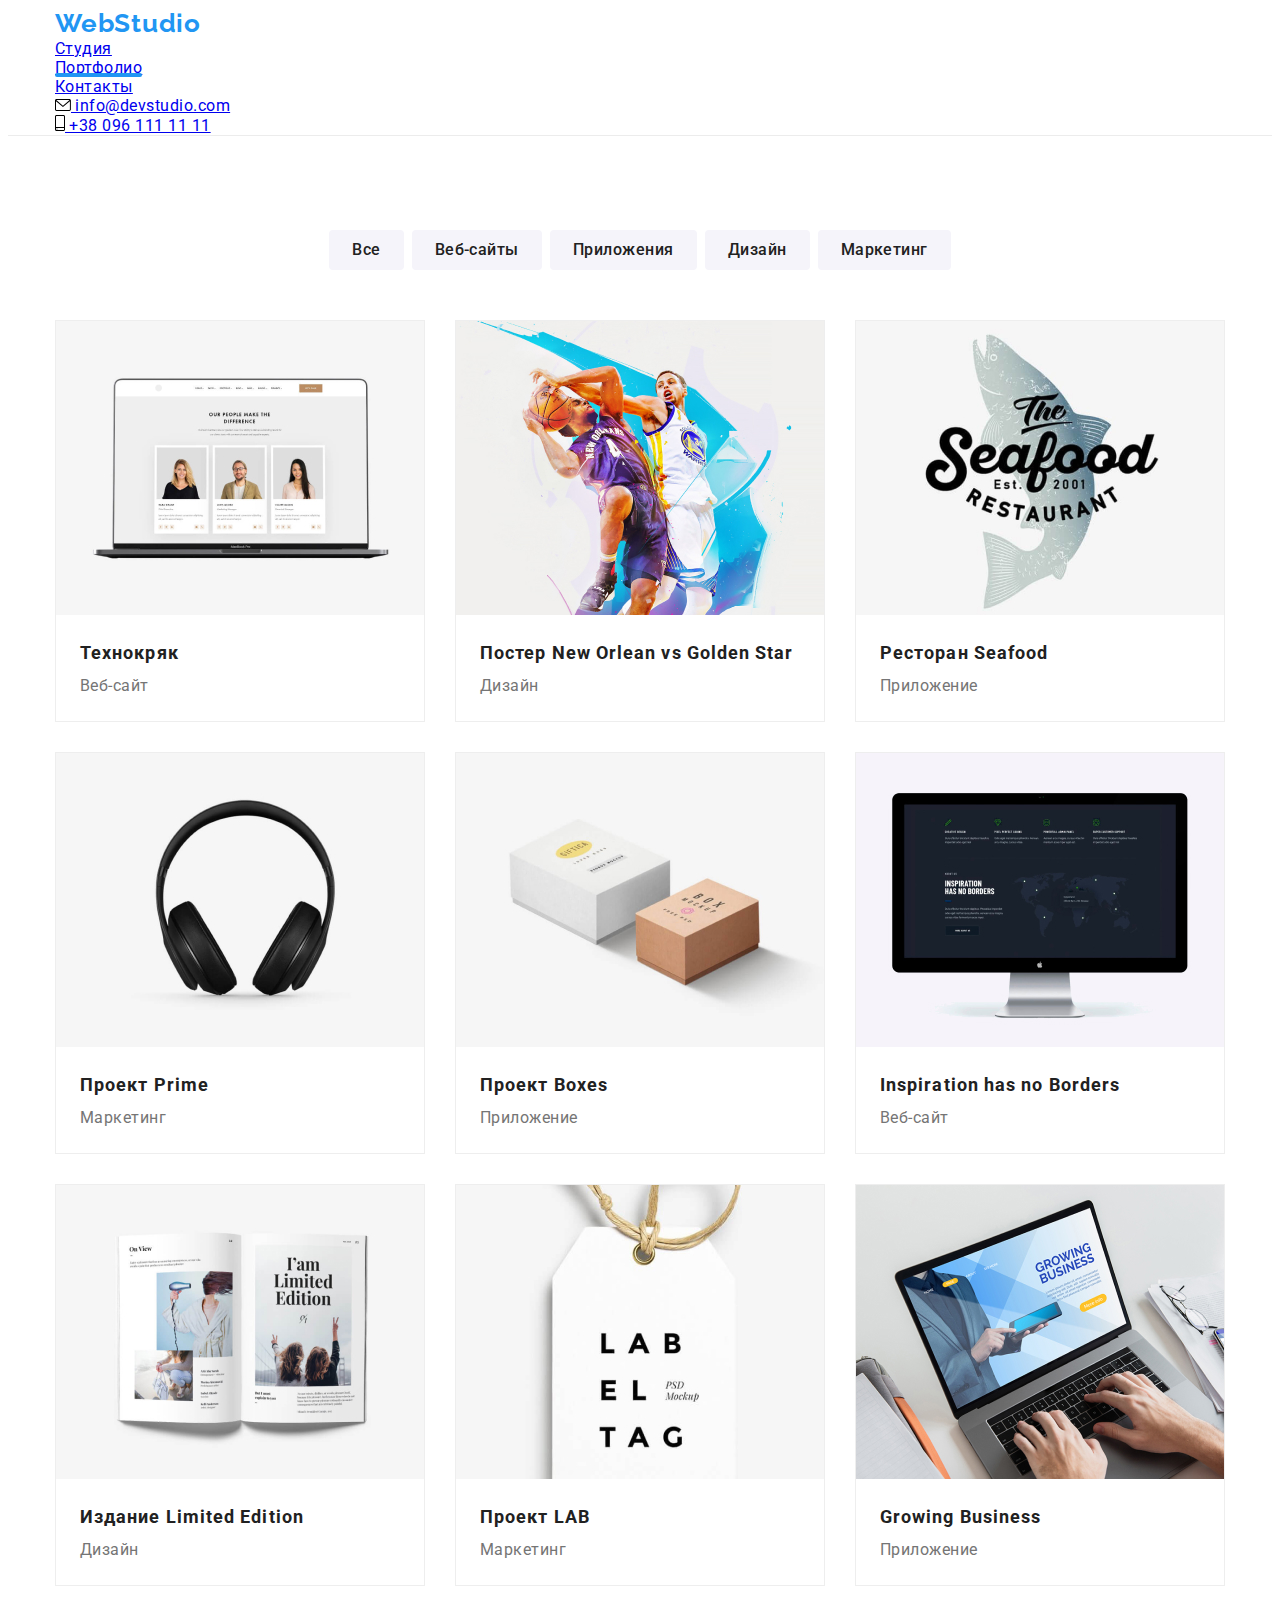
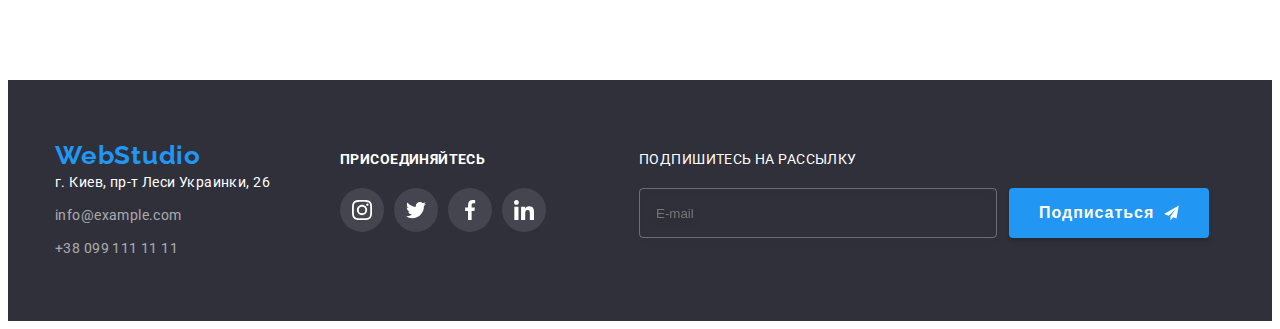
==== portfolio.html @ a92fa94d "БЕМ" ====
<!DOCTYPE html>
<html lang="ru">
  <head>
    <meta charset="UTF-8" />
    <meta http-equiv="X-UA-Compatible" content="IE=edge" />
    <meta name="viewport" content="width=device-width, initial-scale=1.0" />
    <title>Document</title>
    <link rel="stylesheet" href="./css/styles.css" />
    <link
      href="https://fonts.googleapis.com/css2?family=Raleway:wght@700&family=Roboto:wght@400;500;700;900&display=swap"
      rel="stylesheet"
    />
  </head>
  <body>
    <!--header-->
    <header class="border">
      <div class="container header-div">
        <a href="./index.html" class="logo"
          >Web<span class="logo-accent">Studio</span>
        </a>
        <nav class="header-nav">
          <ul class="site-nav list">
            <li class="site-nav-item">
              <a href="./index.html" class="link-nav">Студия</a>
            </li>
            <li class="site-nav-item">
              <a href="./portfolio.html" class="link-nav current">Портфолио</a>
            </li>
            <li class="site-nav-item">
              <a href="/" class="link-nav">Контакты</a>
            </li>
          </ul>
        </nav>

        <ul class="site-nav list adress-nav">
          <li class="site-nav-item">
            <a href="mailto:info@devstudio.com" class="link-nav">
              <svg class="svg-nav" width="16" height="12">
                <use href="./images/symbol-defs.svg#icon-envelope"></use>
              </svg>
              info@devstudio.com</a
            >
          </li>
          <li class="site-nav-item">
            <a href="tel:+380961111111" class="link-nav">
              <svg class="svg-nav" width="10" height="16">
                <use href="./images/symbol-defs.svg#icon-smartphone"></use>
              </svg>
              +38 096 111 11 11</a
            >
          </li>
        </ul>
      </div>
    </header>

    <!--main-->
    <main>
      <section class="portfolio">
        <h1 class="visually-hidden">Портфолио</h1>
        <div class="container filter">
          <ul class="list filter-list">
            <li class="button-list">
              <button type="button" class="button-filter">Все</button>
            </li>
            <li class="button-list">
              <button type="button" class="button-filter">Веб-сайты</button>
            </li>
            <li class="button-list">
              <button type="button" class="button-filter">Приложения</button>
            </li>
            <li class="button-list">
              <button type="button" class="button-filter">Дизайн</button>
            </li>
            <li class="button-list">
              <button type="button" class="button-filter">Маркетинг</button>
            </li>
          </ul>
        </div>

        <div class="container">
          <ul class="portfolio-list list">
            <li class="portfolio-item">
              <div class="cards-portfolio">
                <img src="./images/tekhnokryak.jpg" alt="Технокряк" width="370" />
                <p class="descr-overlay">Ресурс предлагает комплексные предложения с разным уровнем функционала и сервисов. Все это
                  позволит посетителю получить
                  исчерпывающие сведения о компании или частном лице.</p>
              </div> 
              <div class="list-name">
                <h2 class="portfolio-title">Технокряк</h2>
                <p class="portfolio-name">Веб-сайт</p>
              </div>
              
            </li>
            <li class="portfolio-item">
              <div class="cards-portfolio">
                <img src="./images/poster.jpg" alt="Постер" width="370" />
                <p class="descr-overlay">Ресурс предлагает комплексные предложения с разным уровнем функционала и сервисов. Все это
                  позволит посетителю получить
                  исчерпывающие сведения о компании или частном лице.
                </p>
              </div>
              <div class="list-name">
                <h2 class="portfolio-title">
                  Постер New Orlean vs Golden Star
                </h2>
                <p class="portfolio-name">Дизайн</p>
              </div>
             
            </li>
            <li class="portfolio-item">
              <div class="cards-portfolio">
                <img src="./images/seafood.jpg" alt="Логотип ресторана" width="370" />
                <p class="descr-overlay">Ресурс предлагает комплексные предложения с разным уровнем функционала и сервисов. Все это
                  позволит посетителю получить
                  исчерпывающие сведения о компании или частном лице.
                </p>
              </div>
              <div class="list-name">
                <h2 class="portfolio-title">Ресторан Seafood</h2>
                <p class="portfolio-name">Приложение</p>
              </div>
             
            </li>
            <li class="portfolio-item">
              <div class="cards-portfolio">
                <img src="./images/headphone.jpg" alt="Навушники" width="370" />
                <p class="descr-overlay">Ресурс предлагает комплексные предложения с разным уровнем функционала и сервисов. Все это
                  позволит посетителю получить
                  исчерпывающие сведения о компании или частном лице.
                </p>
              </div>
              <div class="list-name">
                <h2 class="portfolio-title">Проект Prime</h2>
                <p class="portfolio-name">Маркетинг</p>
              </div>
             
            </li>
            <li class="portfolio-item">
              <div class="cards-portfolio">
                <img src="./images/boxes.jpg" alt="Коробки" width="370" />
                <p class="descr-overlay">Ресурс предлагает комплексные предложения с разным уровнем функционала и сервисов. Все это
                  позволит посетителю получить
                  исчерпывающие сведения о компании или частном лице.
                </p>
              </div>
              <div class="list-name">
                <h2 class="portfolio-title">Проект Boxes</h2>
                <p class="portfolio-name">Приложение</p>
              </div>
              
            </li>
            <li class="portfolio-item">
              <div class="cards-portfolio">
                <img src="./images/monitor.jpg" alt="Монітор" width="370" />
                <p class="descr-overlay">Ресурс предлагает комплексные предложения с разным уровнем функционала и сервисов. Все это
                  позволит посетителю получить
                  исчерпывающие сведения о компании или частном лице.
                </p>
              </div>
              <div class="list-name">
                <h2 class="portfolio-title">Inspiration has no Borders</h2>
                <p class="portfolio-name">Веб-сайт</p>
              </div>
            
            </li>
            <li class="portfolio-item">
              <div class="cards-portfolio">
                <img src="./images/edition.jpg" alt="Журнал" width="370" /> 
                <p class="descr-overlay">Ресурс предлагает комплексные предложения с разным уровнем функционала и сервисов. Все это
                  позволит посетителю получить
                  исчерпывающие сведения о компании или частном лице.
                </p>
              </div>
              <div class="list-name">
                <h2 class="portfolio-title">Издание Limited Edition</h2>
                <p class="portfolio-name">Дизайн</p>
              </div>
              
            </li>
            <li class="portfolio-item">
              <div class="cards-portfolio">
                <img src="./images/lab.jpg" alt="Проект ЛАБ" width="370" />
                <p class="descr-overlay">Ресурс предлагает комплексные предложения с разным уровнем функционала и сервисов. Все это
                  позволит посетителю получить
                  исчерпывающие сведения о компании или частном лице.
                </p>
              </div>
              <div class="list-name">
                <h2 class="portfolio-title">Проект LAB</h2>
                <p class="portfolio-name">Маркетинг</p>
              </div>
             
            </li>
            <li class="portfolio-item">
              <div class="cards-portfolio">
                <img src="./images/business.jpg" alt="Ноутбук" width="370" />
                <p class="descr-overlay">Ресурс предлагает комплексные предложения с разным уровнем функционала и сервисов. Все это
                  позволит посетителю получить
                  исчерпывающие сведения о компании или частном лице.</p>
              </div>
              <div class="list-name">
                <h2 class="portfolio-title">Growing Business</h2>
                <p class="portfolio-name">Приложение</p>
              </div>
            </li>
          </ul>
        </div>
      </section>
    </main>

    <!--footer-->
    <footer class="footer footer-main">
      <div class="container">
        <div class="adress-go">
          <a href="./index.html" class="logo footer-logo"
            >Web<span class="logo-accent-footer">Studio</span>
          </a>
          <address>
            <p class="footer-adress">г. Киев, пр-т Леси Украинки, 26</p>
            <a href="mailto:info@example.com" class="footer-link"
              >info@example.com</a
            >
            <a href="tel:+380991111111" class="footer-link">
              +38 099 111 11 11</a
            >
          </address>
        </div>
        <div class="links-go">
          <h2 class="footer-go">присоединяйтесь</h2>
          <ul class="footer-list list">
            <li class="footer-item">
              <a href="" class="footer-link-soc">
                <svg class="footer-svg" width="20" height="20">
                  <use
                    href="./images/symbol-defs.svg#icon-instagram-footer"
                  ></use>
                </svg>
              </a>
            </li>
            <li class="footer-item">
              <a href="" class="footer-link-soc">
                <svg class="footer-svg" width="20" height="20">
                  <use
                    href="./images/symbol-defs.svg#icon-twitter-footer"
                  ></use>
                </svg>
              </a>
            </li>
            <li class="footer-item">
              <a href="" class="footer-link-soc">
                <svg class="footer-svg" width="20" height="20">
                  <use
                    href="./images/symbol-defs.svg#icon-facebook-footer"
                  ></use>
                </svg>
              </a>
            </li>
            <li class="footer-item">
              <a href="" class="footer-link-soc">
                <svg class="footer-svg" width="20" height="20">
                  <use
                    href="./images/symbol-defs.svg#icon-linkedin-footer"
                  ></use>
                </svg>
              </a>
            </li>
          </ul>
        </div>
        <div class="footer-subskr">
          <form>
            <p class="subskr-tittle">
              Подпишитесь на рассылку
            </p>
            <div class="form-flex">
              <input class="subskr-input" type="email" placeholder="E-mail" name="email" required>
              <button class="subskr-button" type="submit">Подписаться
                <svg class="svg-send" width="24" height="24">
                  <use href="./images/symbol-defs2.svg#icon-icon-send"></use>
                </svg>
              </button>
            </div>
          </form>
        </div>
      </div>
    </footer>
    
  </body>
</html>
---- css/styles.css ----
:root {
  --color-text-tittle: #212121;
  --color-text-section: #757575;
  --color-main-bgd: #2f303a;
  --accent-color: #2196f3;
  --base-color: #ffffff;
  --time: cubic-bezier(0.4, 0, 0.2, 1);
}

* {
  box-sizing: border-box;
}

body {
  font-family: "Roboto", "Tahoma", sans-serif;
  letter-spacing: 0.03em;
  background-color: var(--base-color);
  color: var(--color-text-section);
}

.visually-hidden {
  position: absolute;
  white-space: nowrap;
  width: 1px;
  height: 1px;
  overflow: hidden;
  border: 0;
  padding: 0;
  clip: rect(0 0 0 0);
  clip-path: inset(50%);
  margin: -1px;
}

.container {
  width: 1200px;
  padding-left: 15px;
  padding-right: 15px;
  margin: 0 auto;
}

h1,
h2,
h3,
h4,
h5,
h6,
p,
ul {
  margin: 0;
}

.list {
  list-style: none;
  margin: 0;
  padding: 0;
}

a {
  cursor: pointer;
}

img {
  display: block;
}
/* ----------------------HEADER------------------------------ */
.logo {
  font-family: "Raleway", "Oleo Script", sans-serif;
  font-weight: 700;
  font-size: 26px;
  line-height: 1.19;
  letter-spacing: 0.03em;
  color: var(--accent-color);
  text-decoration: none;
}

.logo__accent {
  color: #000000;
}

/* .section-tittle {
  color: var(--color-text-tittle);
} */

.navigation__icon {
  margin-right: 10px;
  fill: currentColor;
}

.navigation__link {
 
  display: flex;
  align-items: center;
  padding-top: 32px;
  padding-bottom: 32px;
  color: var(--color-text-tittle);
  font-family: "Roboto", "Tahoma", sans-serif;
  font-weight: 500;
  font-size: 14px;
  line-height: 1.14;
  letter-spacing: 0.02em;
  text-decoration: none;
  transition: color 250ms var(--time), fill 250ms var(--time)

}

.navigation__adress .navigation__link {
  color: var(--color-text-section);
}

.navigation__link:hover,
.navigation__link:focus {
  color: var(--accent-color);
  fill: var(--accent-color);
}

.navigation .navigation__list {
  margin-left: 93px;
}

.navigation__list .navigation__link.current {
  color: var(--accent-color);
}
.current {
  position: relative;
}

.current::after {
  content: "";
  position: absolute;
  display: block;
  background-color: var(--accent-color);
  width: 100%;
  height: 4px;
  border-radius: 2px;
  bottom: 0;
  left: 0;
}

.navigation__list .navigation__item + .navigation__item {
  margin-left: 50px;
}

.header,
.navigation__list {
  display: flex;
  align-items: center;
}

.navigation__list.navigation__adress {
  margin-left: auto;
}

/* ------------------------HERO---------------- */

.hero {
  background-color: var(--color-main-bgd);
  display: flex;
  text-align: center;
  padding-top: 200px;
  padding-bottom: 200px;
  background-image: linear-gradient(
      to right,
      rgba(47, 48, 58, 0.4),
      rgba(47, 48, 58, 0.4)
    ),
    url(../images/hero.jpg);
  max-width: 1600px;
  margin-left: auto;
  margin-right: auto;
}

.hero__title {
  margin-bottom: 30px;
  font-weight: 900;
  font-size: 44px;
  line-height: 1.36;
  letter-spacing: 0.06em;
  text-transform: uppercase;
  color: var(--base-color);
  text-align: center;
}

.about__list .about__item + .about__item {
  margin-left: 30px;
}

.button {
  font-family: "Roboto", "Tahoma", sans-serif;
  font-weight: 700;
  font-size: 16px;
  line-height: 1.88;
  width: 200px;
  height: 50px;
  letter-spacing: 0.06em;
  color: var(--base-color);
  background-color: var(--accent-color);
  cursor: pointer;
  box-shadow: 0px 4px 4px rgba(0, 0, 0, 0.15);
  border-radius: 4px;
  border-color: transparent;
}

/* ----------------------ABOUT------------------- */

.about {
  padding-top: 94px;
  padding-bottom: 94px;
}

.about__item {
  max-width: 270px;
}

.about__list {
  display: flex;
}
.about__title {
  font-weight: 700;
  font-size: 14px;
  line-height: 16px;
  text-transform: uppercase;
  color: var(--color-text-tittle);
  margin-bottom: 10px;
}

.about__description {
  font-size: 14px;
  line-height: 1.71;
  max-width: 270px;
}

.about__logo {
  background-color: #f5f4fa;
  border-radius: 4px;
  display: flex;
  height: 120px;
  justify-content: center;
  align-items: center;
  margin-bottom: 30px;
}

.about__icons {
  width: 70px;
  height: 70px;
}

/* ------------------WORK-------------------- */

.work {
  padding-bottom: 94px;
}

.work__title {
  font-size: 36px;
  line-height: 1.17;
  color: var(--color-text-tittle);
  text-align: center;
  margin-bottom: 50px;
}

.work__list {
  display: flex;
}

.work__list .work__item + .work__item {
  margin-left: 30px;
}
.work__item{
  position: relative;
}

.work__description {
position: absolute;
width: 100%;
height: 70px;
background-color: rgba(47, 48, 58, 0.8);;
bottom: 0;
left: 0;
padding-top: 27px;
padding-bottom: 27px;
font-size: 14px;
line-height: 1.14;
text-align: center;
letter-spacing: 0.03em;
text-transform: uppercase;
color: #ffffff;
}


/* ----------------------TEAM-------------------- */

.team {
  background-color: #f5f4fa;
  padding-top: 94px;
  padding-bottom: 94px;
}

.team-title {
  font-weight: 700;
  font-size: 36px;
  line-height: 1.17;
  color: var(--color-text-tittle);
  text-align: center;
  margin-bottom: 50px;
}

.team-list {
  display: flex;
}

.team-list .team-item + .team-item {
  margin-left: 30px;
}

.team-item {
  border-radius: 0px 0px 4px 4px;
  box-shadow: 0px 1px 3px rgba(0, 0, 0, 0.12), 0px 1px 1px rgba(0, 0, 0, 0.14),
    0px 2px 1px rgba(0, 0, 0, 0.2);
  
}

.team-name {
  font-weight: 500;
  font-size: 16px;
  line-height: 1.19;
  color: var(--color-text-tittle);
  text-align: center;
  margin-bottom: 10px;
}

.team-work {
  font-size: 16px;
  line-height: 1.19;
  text-align: center;
}

.about-team {
  padding-top: 30px;
  padding-bottom: 30px;
  background-color: #FFFFFF;
  border-radius: 0px 0px 4px 4px;
}

.team-soc {
  display: flex;
  justify-content: center;
  margin-top: 16px;
  
}

.team-soc-link {
  display: flex;
  justify-content: center;
  align-items: center;
  width: 44px;
  height: 44px;
  background-color: #FFFFFF;
  border-radius: 50%;
  color: #AFB1B8;
  transition: background-color 250ms var(--time), color 250ms var(--time);
  }
  
  .team-svg {
  fill: currentColor;
 } 

.team-soc-link:hover,
.team-soc-link:focus {
  background-color: var(--accent-color);
  color: #FFFFFF;
  }

.team-soc-item + .team-soc-item {
  margin-left: 10px;
}



/* ------------------CLIENTS------------------- */

.clients {
  padding-top: 94px;
  padding-bottom: 94px;
}

.clients__title {
  font-size: 36px;
  line-height: 1.17;
  text-align: center;
  letter-spacing: 0.03em;
  color: var(--color-text-tittle);
  margin-bottom: 50px;
}

.clients-logo__list {
  display: flex;
  margin: 0 auto;
}

.clients-logo__link {
  display: flex;
  justify-content: center;
  align-items: center;
  width: 170px; 
  height: 92px;
  border: 1px solid #afb1b8;
  box-sizing: border-box;
  border-radius: 4px;
  color: #afb1b8;
  transition: border 250ms var(--time), color 250ms var(--time);

}

.clients-logo__link:hover,
.clients-logo__link:focus {
  border: 1px solid #2196f3;
  color: var(--accent-color);
}

.clients-logo__item + .clients-logo__item {
  margin-left: 30px;
}

.clients-logo__icon {
  width: 106px;
  height: 60px;
  fill: currentColor;
  transition: fill 250ms var(--time);
}

.clients-logo__icon:hover,
.clients-logo__icon:focus {
  fill: var(--accent-color);
}

/* -----------------FOOTER------------------------ */

.footer {
  background-color: #2f303a;
}

.logo-footer {
  display: block;
  margin-bottom: 20px;
}

.footer-main {
  padding-top: 60px;
  padding-bottom: 60px;
}

.footer-main>div {
  display: flex;
  align-items: baseline;
}

.adress-go {
  margin-right: 70px;
}


.logo-footer__accent {
  color: var(--base-color);
}
.footer-link,
.footer-adress {
  font-style: normal;
  text-decoration: none;
  font-family: "Roboto", "Tahoma", sans-serif;
  font-weight: 400;
  font-size: 14px;
  line-height: 1.71;
  letter-spacing: 0.03em;
}

.footer-link:not(:last-child) {
  margin-bottom: 9px;
  display: block;
}

.footer-adress {
  color: var(--base-color);
  margin-bottom: 9px;
  margin-top: 0;
}

.footer-link {
  color: rgba(255, 255, 255, 0.6);
  transition: color 250ms var(--time);
}

.footer-link:hover,
.footer-link:focus {
  color: var(--accent-color);
}

.footer-go {
font-size: 14px;
line-height: 1.14;
letter-spacing: 0.03em;
text-transform: uppercase;
color: #FFFFFF;

}

.footer-link-soc {
  display: flex;
  justify-content: center;
  align-items: center;
  border-radius: 50%;
  width: 44px;
  height: 44px;
  background: rgba(255, 255, 255, 0.1);
  color: #ffffff;
  transition: background-color 250ms var(--time);
}

.footer-svg {
  fill: currentColor;
}

.footer-link-soc:hover,
.footer-link-soc:focus {
  background-color: var(--accent-color);
}

.footer-item + .footer-item {
  padding-left: 10px;
}

.footer-list {
  display: flex;
  margin-top: 20px;
}

.footer-subskr {
margin-left: 93px;


}

.subskr-tittle {
  font-size: 14px;
  line-height: 1.14;
  letter-spacing: 0.03em;
  text-transform: uppercase;
  color: #ffffff;
  margin-bottom: 20px;
}

.subskr-input {
  width: 358px;
  height: 50px;
  border: 1px solid rgba(255, 255, 255, 0.3);
  filter: drop-shadow(0px 4px 4px rgba(0, 0, 0, 0.15));
  border-radius: 4px;
  background-color: transparent;
  margin-right: 12px;
  padding-left: 16px;
  color: #ffffff;
}

.subskr-button {
  width: 200px;
  height: 50px;
  font-weight: 700;
  background-color: var(--accent-color);
  box-shadow: 0px 4px 4px rgba(0, 0, 0, 0.15);
  border-radius: 4px;
  font-size: 16px;
  line-height: 1.14;
  letter-spacing: 0.06em;
  color: #FFFFFF;
  display: flex;
  justify-content: center;
  align-items: center;
  cursor: pointer;
  padding: 13px 28px;
  margin: auto;
  border-color: transparent;
 }

 .svg-send {
   margin-left: 10px;
 }

.form-flex {
  display: flex;
}

/* ---------------------PORTFOLIO---------------------- */

.border {
  border-bottom: 1px solid #ececec;
}
.portfolio {
  padding-top: 94px;
  padding-bottom: 94px;
}

.button-filter {
  padding: 6px 22px;
  font-family: "Roboto", "Tahoma", sans-serif;
  font-weight: 500;
  font-size: 16px;
  line-height: 1.63;
  letter-spacing: 0.03em;
  color: var(--color-text-tittle);
  background-color: #f5f4fa;
  cursor: pointer;
  border-radius: 4px;
  border: 1px solid transparent;
  transition: color 250ms var(--time), 
  background-color 250ms var(--time), box-shadow 250ms var(--time);
}

.button-filter:hover,
.button-filter:focus {
  color: var(--base-color);
  background-color: var(--accent-color);
  box-shadow: 0px 3px 1px rgba(0, 0, 0, 0.1), 0px 1px 2px rgba(0, 0, 0, 0.08),
    0px 2px 2px rgba(0, 0, 0, 0.12);
}

.filter-list {
  display: flex;
  justify-content: center;
}

.filter {
  margin-bottom: 50px;
}

.button-list + .button-list {
  margin-left: 8px;
}

.portfolio-list {
  display: flex;
  flex-wrap: wrap;
}

.list-name {
  padding: 20px 24px;
}

.portfolio-title {
  font-weight: 700;
  font-size: 18px;
  line-height: 2;
  letter-spacing: 0.06em;
  color: var(--color-text-tittle);
}

.portfolio-name {
  font-size: 16px;
  line-height: 1.88;
}

.portfolio-item {
  width: 370px;
  margin-right: 30px;
  margin-bottom: 30px;
  border: 1px solid #eeeeee;
  transition: border 250ms var(--time), box-shadow 250ms var(--time);

}

.portfolio-item:hover,
.portfolio-item:focus {
  box-sizing: border-box;
  box-shadow: 0px 1px 1px rgba(0, 0, 0, 0.12), 0px 4px 4px rgba(0, 0, 0, 0.06),
  1px 4px 6px rgba(0, 0, 0, 0.16);
}

.portfolio-item:nth-child(3n) {
  margin-right: 0;
}

.portfolio-item:nth-last-child(-n + 3) {
  margin-bottom: 0;
}

.cards-portfolio {
  position: relative;
  overflow: hidden;
}

/* .cards-portfolio::before {
  content: "";
  position: absolute;
  display: inline-block;
  width: 100%;
  height: 100%;
  background-color: rgba(33, 150, 243, 0.9);
  
  transition: transform 250ms var(--time);
  transform: translateY(100%);
} 

.portfolio-item:hover .cards-portfolio::before {
  transform: translateY(0)
} */

.descr-overlay {
  padding: 63px 24px;
  position: absolute;
  top: 0;
  left: 0;

  width: 100%;
  height: 100%;

  font-size: 18px;
  line-height: 1.56;
  letter-spacing: 0.03em;
  color: #FFFFFF;
  background-color: rgba(33, 150, 243, 0.9);

  transition: transform 250ms var(--time);
  transform: translateY(100%);

}

.portfolio-item:hover .descr-overlay {
  transform: translateY(0);
}

 /* .potrf-overlay {
  position: absolute;
  width: 100%;
  height: 100%;
  top: 0;
  padding: 63px 24px;
  background-color: rgba(33, 150, 243, 0.9);
  opacity: ;
} */

/* .descr-overlay {
  position: absolute;
  font-weight: 400;
  font-size: 18px;
  line-height: 1.56;
  letter-spacing: 0.03em;
  color: #FFFFFF;
  background-color: #000000;
  opacity: 1;
}  */

/* --------------------BACKDROP-------------------------- */

.backdrop {
  position: fixed;
  top: 0;
  width: 100%;
  height: 100%;
  background-color: rgba(0, 0, 0, 0.2);
  transition: opacity 250ms var(--time), 
  visibility 250ms var(--time);
 
}

.backdrop.is-hidden .modal {
  transform: translate(-50%, -50%) scale(0.5);
}

.modal {
  position: absolute;
  top: 50%;
  left: 50%;
  transform: translate(-50%, -50%) scale(1);
  width: 528px;
  min-height: 581px;
  background-color: #FFFFFF;
  box-shadow: 0px 1px 3px rgba(0, 0, 0, 0.12),
  0px 1px 1px rgba(0, 0, 0, 0.14),
  0px 2px 1px rgba(0, 0, 0, 0.2);
  border-radius: 4px;
  padding: 40px;
  transition: transform 250ms var(--time);
}

.close-btn {
  position: absolute;
  top: 8px;
  right: 8px;
  width: 30px;
  height: 30px;
  border-radius: 50%;
  background-color: transparent;
  border: 1px solid rgba(0, 0, 0, 0.1);;
  padding: 0;
  cursor: pointer; 
  display: flex;
  align-items: center;
  justify-content: center;
  transition: fill 250ms var(--time);
 }


 .close-btn:hover,
 .close-btn:focus {
  fill: var(--accent-color);
 }

 .is-hidden {
   opacity: 0;
   pointer-events: none;
   visibility: hidden;
 }

 .modal-tittle {
  font-weight: 700;
  font-size: 20px;
  line-height: 1.15;
  text-align: center;
  letter-spacing: 0.03em;
  color: var(--color-text-tittle);
  margin-bottom: 12px;
 }

 .modal-label {
  font-weight: 400;
  font-size: 12px;
  line-height: 1.17;
  letter-spacing: 0.01em;
  color: #757575;
 
 }

  .modal-input  {
  width: 100%;
  height: 40px;
  border: 1px solid rgba(33, 33, 33, 0.2);
  border-radius: 4px;
  padding-left: 42px;
  outline: none;
  transition: border-color 250ms var(--time);
  
  }

  .modal-input:focus {
    border-color: var(--accent-color);
  }

  .modal-input:focus + .modal-icon {
   fill: var(--accent-color);
  }

  textarea {
  resize: none;
 }

  .textarea-modal {
  height: 120px;
  padding-left: 16px;
  padding-top: 10px;
  margin-top: 4px;
  margin-bottom: 10px;
  }

  .modal-svg {
    position: relative;
    margin-top: 4px;
    margin-bottom: 10px;
  }
  .modal-icon {
    position: absolute;
    left: 12px;
    top: 50%;
    transform: translateY(-50%);
    transition: fill 250ms var(--time);
  }
  
  .text-check {
    display: flex;
    align-items: center;
    justify-content: center;
    font-weight: 400;
    font-size: 14px;
    line-height: 1.71;
    letter-spacing: 0.03em;
    color: #757575;
   
  } 
  .checkbox {
   margin-bottom: 30px;
    margin-top: 10px;
  }

 
  .checkbox-input:checked + .text-check span {
    background-color: var(--accent-color);
    border-color: transparent;
  }
  
  .checkbox-input:checked + .text-check .check-icon {
    fill: #ffffff;
  }


  .text-check span {
    display: flex;
    align-items: center;
    justify-content: center;
    margin-right: 10px;
    width: 16px;
    height: 15px;
    border: 2px solid #212121;
    border-radius: 3px;
    transition: background-color 250ms var(--time), border-color 250ms var(--time), fill 250ms var(--time);
  }

  .check-icon {
    fill: transparent;

  }

  .policy-link {
    color: var(--accent-color);
  }
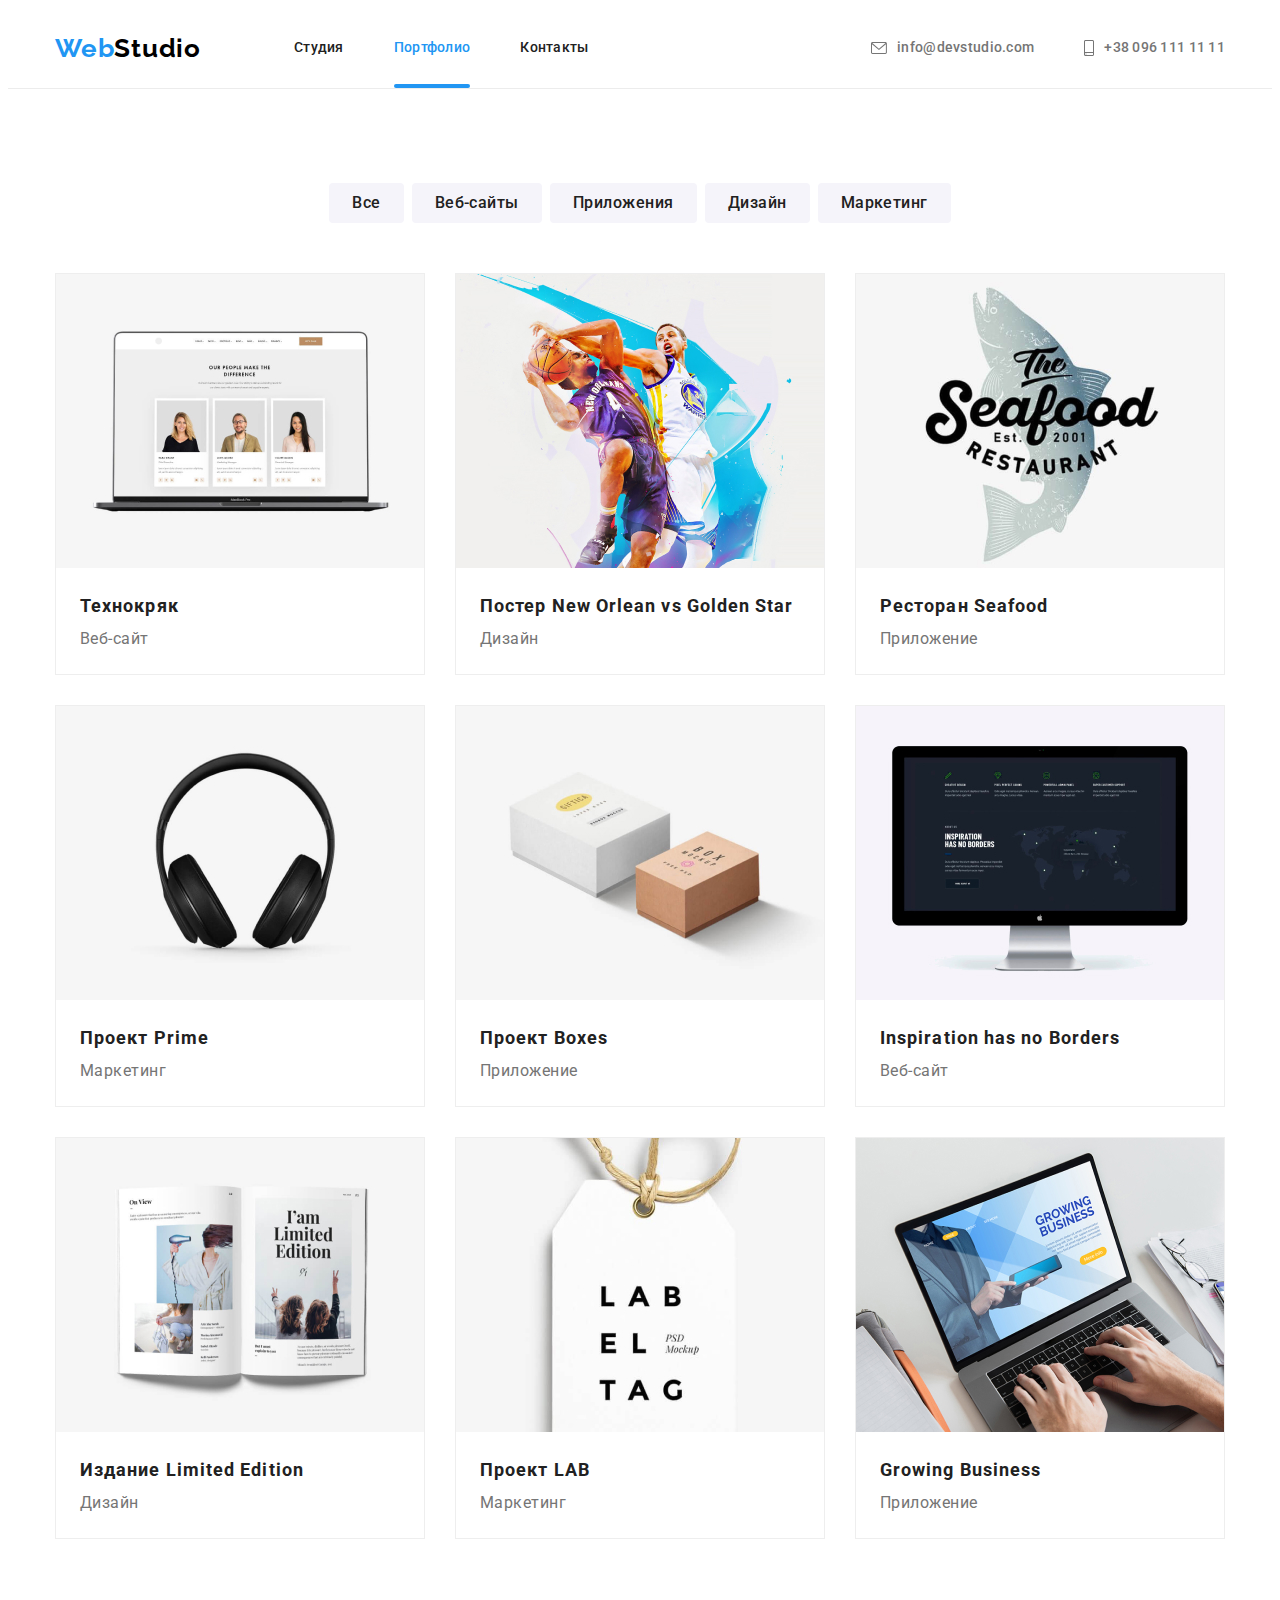
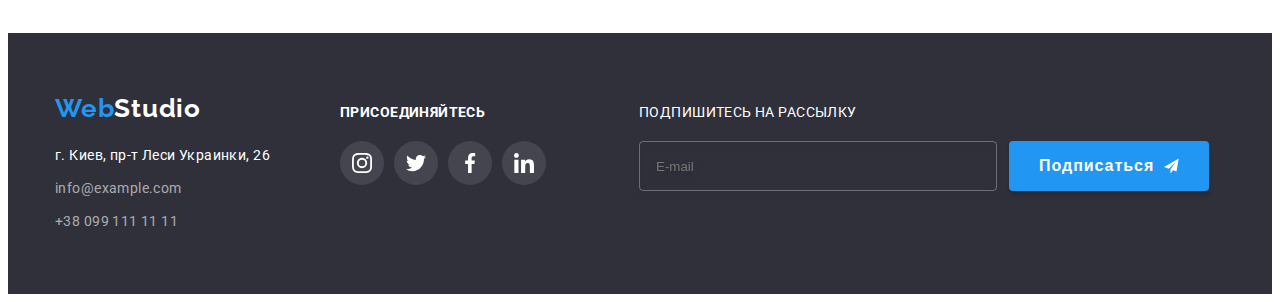
==== commit 669bf543: "sass start" ====
--- a/portfolio.html
+++ b/portfolio.html
@@ -14,43 +14,40 @@
   <body>
     <!--header-->
     <header class="border">
-      <div class="container header-div">
-        <a href="./index.html" class="logo"
-          >Web<span class="logo-accent">Studio</span>
-        </a>
-        <nav class="header-nav">
-          <ul class="site-nav list">
-            <li class="site-nav-item">
-              <a href="./index.html" class="link-nav">Студия</a>
-            </li>
-            <li class="site-nav-item">
-              <a href="./portfolio.html" class="link-nav current">Портфолио</a>
-            </li>
-            <li class="site-nav-item">
-              <a href="/" class="link-nav">Контакты</a>
-            </li>
-          </ul>
-        </nav>
-
-        <ul class="site-nav list adress-nav">
-          <li class="site-nav-item">
-            <a href="mailto:info@devstudio.com" class="link-nav">
-              <svg class="svg-nav" width="16" height="12">
-                <use href="./images/symbol-defs.svg#icon-envelope"></use>
-              </svg>
-              info@devstudio.com</a
-            >
-          </li>
-          <li class="site-nav-item">
-            <a href="tel:+380961111111" class="link-nav">
-              <svg class="svg-nav" width="10" height="16">
-                <use href="./images/symbol-defs.svg#icon-smartphone"></use>
-              </svg>
-              +38 096 111 11 11</a
-            >
-          </li>
-        </ul>
-      </div>
+        <div class="container header">
+          <a href="./index.html" class="logo">Web<span class="logo__accent">Studio</span>
+          </a>
+          <nav class="navigation">
+            <ul class="navigation__list list">
+              <li class="navigation__item">
+                <a href="./index.html" class="navigation__link">Студия</a>
+              </li>
+              <li class="navigation__item">
+                <a href="./portfolio.html" class="navigation__link current">Портфолио</a>
+              </li>
+              <li class="navigation__item">
+                <a href="/" class="navigation__link">Контакты</a>
+              </li>
+            </ul>
+          </nav>
+        
+          <ul class="navigation__list list navigation__adress">
+            <li class="navigation__item">
+              <a href="mailto:info@devstudio.com" class="navigation__link">
+                <svg class="navigation__icon" width="16" height="12">
+                  <use href="./images/symbol-defs.svg#icon-envelope"></use>
+                </svg>
+                info@devstudio.com</a>
+            </li>
+            <li class="navigation__item">
+              <a href="tel:+380961111111" class="navigation__link">
+                <svg class="navigation__icon" width="10" height="16">
+                  <use href="./images/symbol-defs.svg#icon-smartphone"></use>
+                </svg>
+                +38 096 111 11 11</a>
+            </li>
+          </ul>
+        </div>
     </header>
 
     <!--main-->
@@ -213,17 +210,12 @@
     <footer class="footer footer-main">
       <div class="container">
         <div class="adress-go">
-          <a href="./index.html" class="logo footer-logo"
-            >Web<span class="logo-accent-footer">Studio</span>
+          <a href="./index.html" class="logo logo-footer">Web<span class="logo-footer__accent">Studio</span>
           </a>
           <address>
             <p class="footer-adress">г. Киев, пр-т Леси Украинки, 26</p>
-            <a href="mailto:info@example.com" class="footer-link"
-              >info@example.com</a
-            >
-            <a href="tel:+380991111111" class="footer-link">
-              +38 099 111 11 11</a
-            >
+            <a href="mailto:info@example.com" class="footer-link">info@example.com</a>
+            <a href="tel:+380991111111" class="footer-link"> +38 099 111 11 11</a>
           </address>
         </div>
         <div class="links-go">
--- a/css/styles.css
+++ b/css/styles.css
@@ -1,13 +1,13 @@
-:root {
+ :root {
   --color-text-tittle: #212121;
   --color-text-section: #757575;
   --color-main-bgd: #2f303a;
   --accent-color: #2196f3;
   --base-color: #ffffff;
   --time: cubic-bezier(0.4, 0, 0.2, 1);
-}
-
-* {
+} 
+
+*{
   box-sizing: border-box;
 }
 
@@ -61,7 +61,7 @@
 
 img {
   display: block;
-}
+} 
 /* ----------------------HEADER------------------------------ */
 .logo {
   font-family: "Raleway", "Oleo Script", sans-serif;
@@ -77,9 +77,9 @@
   color: #000000;
 }
 
-/* .section-tittle {
+ .section-tittle {
   color: var(--color-text-tittle);
-} */
+} 
 
 .navigation__icon {
   margin-right: 10px;
